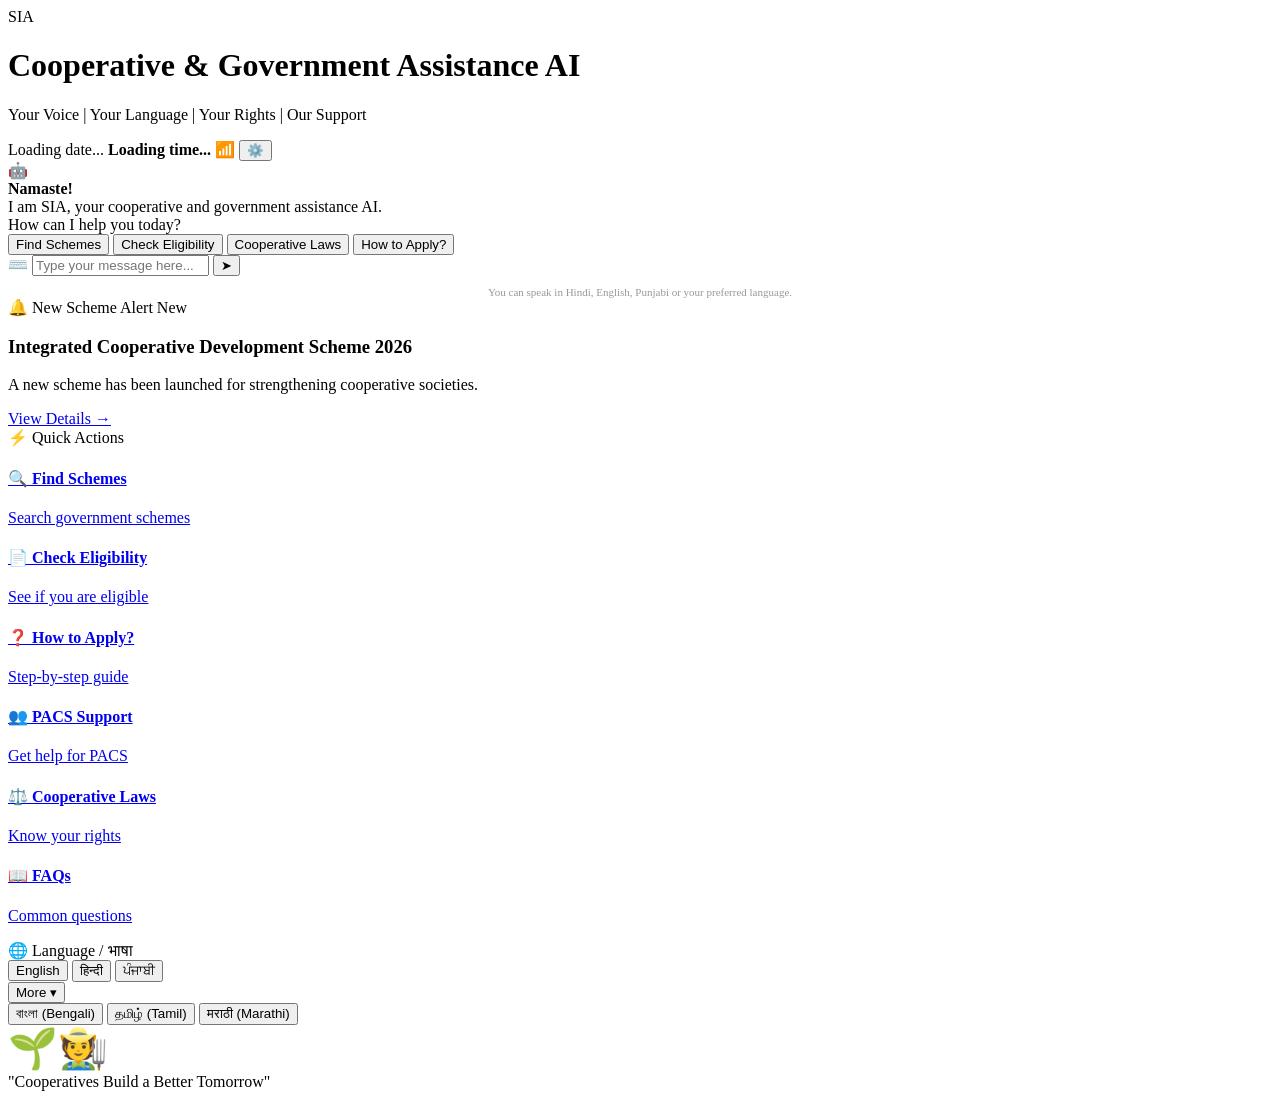
==== frontend/chat.html @ d7aaf917 "Update SIA multilingual RAG and voice support" ====
<!DOCTYPE html>
<html lang="en">
<head>
    <meta charset="UTF-8">
    <meta name="viewport" content="width=device-width, initial-scale=1.0">
    <title>SIA AI Clone</title>
    <link rel="stylesheet" href="/static/chat.css">
</head>
<body>

    <div class="app-container">
        <!-- Header -->
        <header>
            <div class="header-left">
                <div class="logo">SIA</div>
                <div class="header-titles">
                    <h1 data-translate="header_title">Cooperative & Government Assistance AI</h1>
                    <p data-translate="header_subtitle">Your Voice | Your Language | Your Rights | Our Support</p>
                </div>
            </div>
            <div class="header-right">
    <span id="current-date">Loading date...</span>
    <strong id="current-time">Loading time...</strong>
    <span id="connection-status" class="connection-status">📶</span>
    <button id="settings-btn" class="settings-btn" title="Settings">⚙️</button>
</div>
        </header>

        <!-- Main Content -->
        <div class="main-content">
            <!-- Left Chat Area -->
            <div class="chat-section">
                <div class="chat-history" id="chat-history">
                    
                    <!-- Bot Message 1 -->
                    <div class="message-row bot">
                        <div class="avatar">🤖</div>
                        <div class="message-content">
                            <div class="bubble" data-translate="bot_intro">
                                <strong>Namaste!</strong><br>
                                I am SIA, your cooperative and government assistance AI.<br>
                                How can I help you today?
                            </div>
                            <span class="message-time" id="initial-message-time"></span>
                            <div class="suggestions">
                                <button class="chip chip-green" data-translate="chip_find">Find Schemes</button>
                                <button class="chip chip-blue" data-translate="chip_eligibility">Check Eligibility</button>
                                <button class="chip chip-yellow" data-translate="chip_laws">Cooperative Laws</button>
                                <button class="chip chip-purple" data-translate="chip_apply">How to Apply?</button>
                            </div>
                        </div>
                    </div>


</div>
                <!-- Input Area -->
                <div class="input-area">
                    <div class="input-box">
                        <span style="color: #999;">⌨️</span>
                        <!-- Notice the data-translate-placeholder attribute -->
                        <input type="text" id="chat-input" data-translate-placeholder="input_placeholder" placeholder="Type your message here..." autocomplete="off">
                        <button class="send-btn" id="send-btn" onclick="sendMessage()">➤</button>
                    </div>
                    <div style="text-align: center; margin-top: 10px; font-size: 11px; color: #999;" data-translate="input_hint">
                        You can speak in Hindi, English, Punjabi or your preferred language.
                    </div>
                </div>
            </div>

            <!-- Right Sidebar Area -->
            <div class="sidebar-section">
                
                <!-- Alert Box -->
                <div class="alert-card">
                    <div class="alert-header">
                        <span data-translate="alert_title">🔔 New Scheme Alert</span>
                        <span class="badge" data-translate="alert_badge">New</span>
                    </div>
                    <h3 data-translate="alert_heading">Integrated Cooperative Development Scheme 2026</h3>
                    <p data-translate="alert_desc">A new scheme has been launched for strengthening cooperative societies.</p>
                    <a href="#" class="view-details" data-translate="alert_link">View Details →</a>
                </div>

                <!-- Quick Actions -->
                <div>
                    <div class="section-title" data-translate="qa_title">⚡ Quick Actions</div>
                    <div class="actions-grid">
                        <a href="#" class="action-card card-green">
                            <h4 data-translate="qa_find_title">🔍 Find Schemes</h4>
                            <p data-translate="qa_find_desc">Search government schemes</p>
                        </a>
                        <a href="#" class="action-card card-blue">
                            <h4 data-translate="qa_eligibility_title">📄 Check Eligibility</h4>
                            <p data-translate="qa_eligibility_desc">See if you are eligible</p>
                        </a>
                        <a href="#" class="action-card card-yellow">
                            <h4 data-translate="qa_apply_title">❓ How to Apply?</h4>
                            <p data-translate="qa_apply_desc">Step-by-step guide</p>
                        </a>
                        <a href="#" class="action-card card-purple">
                            <h4 data-translate="qa_pacs_title">👥 PACS Support</h4>
                            <p data-translate="qa_pacs_desc">Get help for PACS</p>
                        </a>
                        <a href="#" class="action-card card-red">
                            <h4 data-translate="qa_laws_title">⚖️ Cooperative Laws</h4>
                            <p data-translate="qa_laws_desc">Know your rights</p>
                        </a>
                        <a href="#" class="action-card card-teal">
                            <h4 data-translate="qa_faq_title">📖 FAQs</h4>
                            <p data-translate="qa_faq_desc">Common questions</p>
                        </a>
                    </div>
                </div>

                <!-- Language Selection -->
                <div>
                    <div class="section-title" data-translate="lang_title">🌐 Language / भाषा</div>
                    <div class="lang-options">
                        <button class="lang-btn active" data-lang="en">English</button>
                    <button class="lang-btn" data-lang="hi">हिन्दी</button>
                    <button class="lang-btn" data-lang="pa">ਪੰਜਾਬੀ</button>
                    
                    <div class="dropdown">
                        <button class="lang-btn dropbtn" id="more-lang-btn">More ▾</button>
                        <div class="dropdown-content" id="more-dropdown">
                            <button class="lang-btn dropdown-item" data-lang="bn">বাংলা (Bengali)</button>
                            <button class="lang-btn dropdown-item" data-lang="ta">தமிழ் (Tamil)</button>
                            <button class="lang-btn dropdown-item" data-lang="mr">मराठी (Marathi)</button>
                        </div>
                    </div>
                </div>

                                <!-- Footer -->
                <div class="sidebar-footer">
                    <div style="font-size: 40px; margin-bottom: -15px;">🌱🧑‍🌾</div>
                    <p data-translate="footer_quote">"Cooperatives Build a Better Tomorrow"</p>
                </div>

            </div>
        </div>
    </div>

    <script src="/static/chat.js"></script>
</body>
</html>
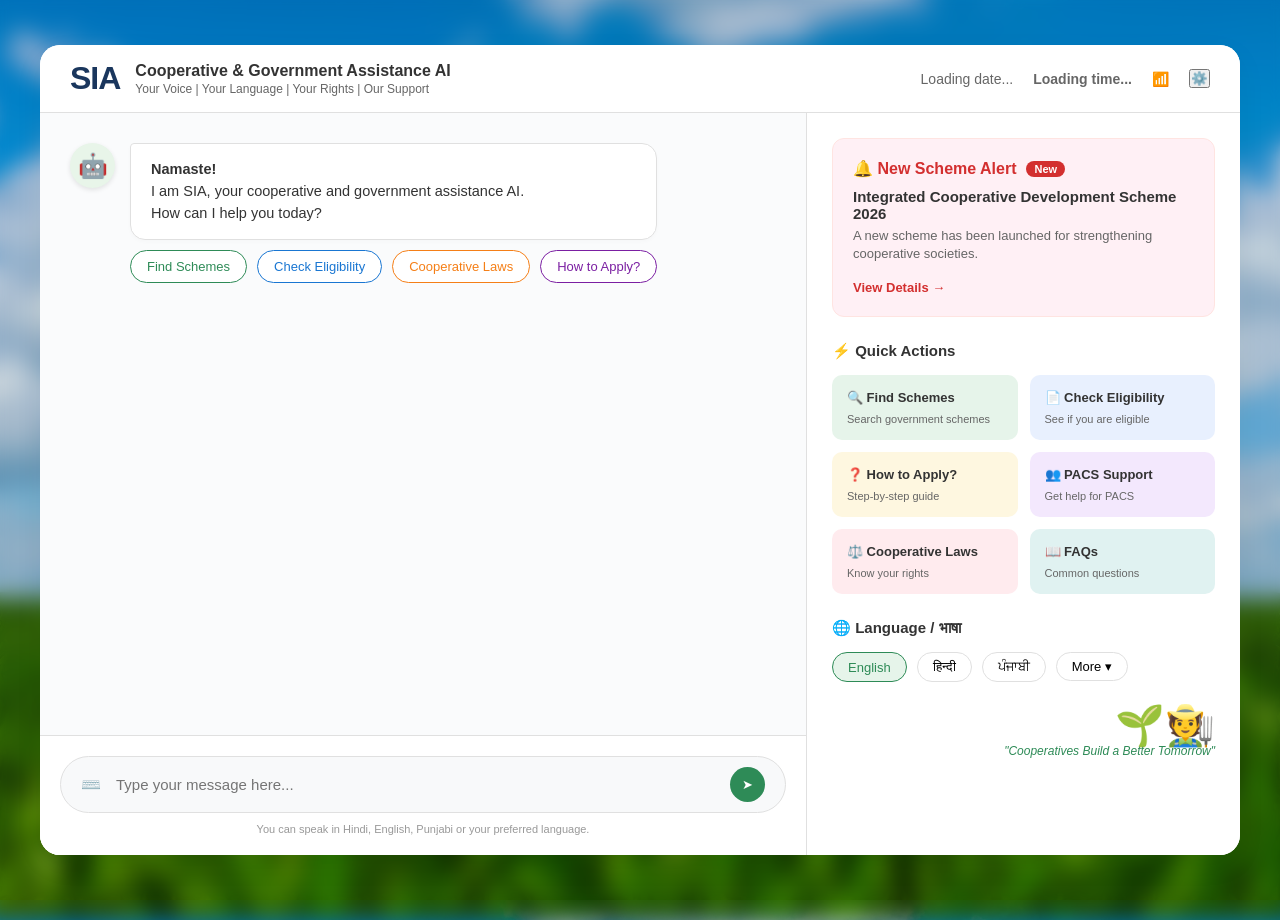
==== commit 83533f83: "new changes" ====
--- a/frontend/chat.html
+++ b/frontend/chat.html
@@ -4,7 +4,7 @@
     <meta charset="UTF-8">
     <meta name="viewport" content="width=device-width, initial-scale=1.0">
     <title>SIA AI Clone</title>
-    <link rel="stylesheet" href="/static/chat.css">
+    <link rel="stylesheet" href="chat.css">
 </head>
 <body>
 
--- a/frontend/chat.css
+++ b/frontend/chat.css
@@ -0,0 +1,467 @@
+:root {
+    --bg-color: #f0f4f8;
+    --panel-bg: #ffffff;
+    --text-main: #333;
+    --text-light: #666;
+    --bot-bubble: #f4f6f8;
+    --user-bubble: #dcf8c6;
+    --primary-green: #2e8b57;
+    --accent-pink: #fff0f5;
+    --border-color: #e0e0e0;
+    --chip-green: #e6f4ea;
+    --chip-blue: #e8f0fe;
+    --chip-yellow: #fef7e0;
+    --chip-purple: #f3e8fd;
+}
+
+* {
+    box-sizing: border-box;
+    margin: 0;
+    padding: 0;
+    font-family: -apple-system, BlinkMacSystemFont, 'Segoe UI', Roboto, Oxygen, Ubuntu, Cantarell, sans-serif;
+}
+
+body {
+    /* Layout properties (Keep these) */
+    display: flex;
+    justify-content: center;
+    align-items: center;
+    height: 100vh;
+    padding: 20px;
+    
+    /* 1. Add your background image link here */
+    background-image: url('pexels-magic-k-24827758-6729124.jpg');
+    background-size: cover;
+    background-position: center;
+    background-color: var(--bg-color); /* Fallback color */
+    
+    /* Required for the blur effect below */
+    position: relative;
+    z-index: 1;
+    overflow: hidden;
+}
+
+/* 2. Add this entirely new block to create the blur effect */
+body::before {
+    content: "";
+    position: absolute;
+    /* Negative values prevent white edges around the screen when blurred */
+    top: -20px; 
+    left: -20px; 
+    right: -20px; 
+    bottom: -20px; 
+    
+    /* Inherits the image you set in the body above */
+    background-image: inherit;
+    background-size: cover;
+    background-position: center;
+    
+    /* 3. Adjust the blur amount here (higher number = more blur) */
+    filter: blur(12px); 
+    
+    /* Pushes the blurred image behind the chat app */
+    z-index: -1; 
+}
+
+/* Dropdown Styles for Language */
+.dropdown {
+    position: relative;
+    display: inline-block;
+}
+
+.dropdown-content {
+    display: none;
+    position: absolute;
+    bottom: 100%; /* Opens upwards so it doesn't get cut off */
+    left: 0;
+    background-color: white;
+    min-width: 120px;
+    box-shadow: 0px 8px 16px 0px rgba(0,0,0,0.2);
+    border-radius: 10px;
+    z-index: 100;
+    margin-bottom: 5px;
+    border: 1px solid var(--border-color);
+}
+
+.dropdown-content .dropdown-item {
+    width: 100%;
+    text-align: left;
+    border: none;
+    border-radius: 0;
+    padding: 10px 15px;
+    background: transparent;
+}
+
+.dropdown-content .dropdown-item:first-child {
+    border-top-left-radius: 10px;
+    border-top-right-radius: 10px;
+}
+
+.dropdown-content .dropdown-item:last-child {
+    border-bottom-left-radius: 10px;
+    border-bottom-right-radius: 10px;
+}
+
+.dropdown-content .dropdown-item:hover {
+    background-color: #f5f5f5;
+}
+
+.dropdown.show .dropdown-content {
+    display: block;
+}
+
+/* Main Application Container */
+.app-container {
+    width: 100%;
+    max-width: 1200px;
+    height: 90vh;
+    background: var(--panel-bg);
+    border-radius: 20px;
+    box-shadow: 0 10px 30px rgba(0,0,0,0.05);
+    display: flex;
+    flex-direction: column;
+    overflow: hidden;
+    animation: fadeIn 0.8s ease-out;
+}
+
+/* Header */
+header {
+    display: flex;
+    justify-content: space-between;
+    align-items: center;
+    padding: 15px 30px;
+    border-bottom: 1px solid var(--border-color);
+    background: white;
+    z-index: 10;
+}
+
+.header-left {
+    display: flex;
+    align-items: center;
+    gap: 15px;
+}
+
+.logo {
+    font-size: 32px;
+    font-weight: 900;
+    color: #1a365d;
+    letter-spacing: -1px;
+}
+
+.header-titles h1 {
+    font-size: 16px;
+    color: var(--text-main);
+}
+
+.header-titles p {
+    font-size: 12px;
+    color: var(--text-light);
+    margin-top: 2px;
+}
+
+.header-right {
+    display: flex;
+    align-items: center;
+    gap: 20px;
+    color: var(--text-light);
+    font-size: 14px;
+}
+
+/* Main Content Split */
+.main-content {
+    display: flex;
+    flex: 1;
+    overflow: hidden;
+}
+
+/* Chat Section (Left) */
+.chat-section {
+    flex: 2;
+    display: flex;
+    flex-direction: column;
+    border-right: 1px solid var(--border-color);
+    background: #fafbfc;
+}
+
+.chat-history {
+    flex: 1;
+    padding: 30px;
+    overflow-y: auto;
+    display: flex;
+    flex-direction: column;
+    gap: 20px;
+}
+
+.message-row {
+    display: flex;
+    gap: 15px;
+    animation: slideUp 0.4s ease-out forwards;
+    opacity: 0;
+    transform: translateY(20px);
+}
+
+.message-row.user {
+    justify-content: flex-end;
+}
+
+.avatar {
+    width: 45px;
+    height: 45px;
+    background: #e8f5e9;
+    border-radius: 50%;
+    display: flex;
+    align-items: center;
+    justify-content: center;
+    font-size: 24px;
+    box-shadow: 0 2px 5px rgba(0,0,0,0.1);
+}
+
+.message-content {
+    max-width: 80%;
+}
+
+.bubble {
+    padding: 15px 20px;
+    border-radius: 15px;
+    font-size: 14.5px;
+    line-height: 1.5;
+    color: var(--text-main);
+    box-shadow: 0 2px 4px rgba(0,0,0,0.02);
+}
+
+.bot .bubble {
+    background: white;
+    border: 1px solid var(--border-color);
+    border-top-left-radius: 4px;
+}
+
+.user .bubble {
+    background: var(--user-bubble);
+    border-top-right-radius: 4px;
+}
+
+.time {
+    font-size: 11px;
+    color: #999;
+    margin-top: 5px;
+    display: block;
+}
+
+.user .time {
+    text-align: right;
+}
+
+/* Suggestion Chips */
+.suggestions {
+    display: flex;
+    gap: 10px;
+    margin-top: 10px;
+    flex-wrap: wrap;
+}
+
+.chip {
+    padding: 8px 16px;
+    border-radius: 20px;
+    font-size: 13px;
+    font-weight: 500;
+    cursor: pointer;
+    border: 1px solid transparent;
+    transition: all 0.2s ease;
+}
+
+.chip:hover {
+    transform: translateY(-2px);
+    box-shadow: 0 4px 8px rgba(0,0,0,0.05);
+}
+
+.chip-green { background: white; border-color: #2e8b57; color: #2e8b57; }
+.chip-blue { background: white; border-color: #1976d2; color: #1976d2; }
+.chip-yellow { background: white; border-color: #f57f17; color: #f57f17; }
+.chip-purple { background: white; border-color: #7b1fa2; color: #7b1fa2; }
+
+/* Input Area */
+.input-area {
+    padding: 20px;
+    background: white;
+    border-top: 1px solid var(--border-color);
+}
+
+.input-box {
+    display: flex;
+    align-items: center;
+    background: #f8f9fa;
+    border: 1px solid var(--border-color);
+    border-radius: 30px;
+    padding: 10px 20px;
+    gap: 15px;
+    transition: box-shadow 0.3s ease;
+}
+
+.input-box:focus-within {
+    box-shadow: 0 0 0 2px rgba(46, 139, 87, 0.2);
+    border-color: var(--primary-green);
+}
+
+.input-box input {
+    flex: 1;
+    border: none;
+    background: transparent;
+    font-size: 15px;
+    outline: none;
+    color: var(--text-main);
+}
+
+.send-btn {
+    background: var(--primary-green);
+    color: white;
+    border: none;
+    width: 35px;
+    height: 35px;
+    border-radius: 50%;
+    cursor: pointer;
+    display: flex;
+    align-items: center;
+    justify-content: center;
+    transition: transform 0.2s;
+}
+
+.send-btn:hover {
+    transform: scale(1.1);
+}
+
+/* Sidebar (Right) */
+.sidebar-section {
+    flex: 1;
+    padding: 25px;
+    display: flex;
+    flex-direction: column;
+    gap: 25px;
+    background: white;
+    overflow-y: auto;
+}
+
+/* Alert Card */
+.alert-card {
+    background: var(--accent-pink);
+    padding: 20px;
+    border-radius: 12px;
+    position: relative;
+    border: 1px solid #ffe4e1;
+}
+
+.alert-header {
+    display: flex;
+    align-items: center;
+    gap: 10px;
+    color: #d32f2f;
+    font-weight: 600;
+    margin-bottom: 10px;
+}
+
+.badge {
+    background: #d32f2f;
+    color: white;
+    padding: 2px 8px;
+    border-radius: 10px;
+    font-size: 11px;
+    animation: pulse 2s infinite;
+}
+
+.alert-card h3 { font-size: 15px; margin-bottom: 5px; color: var(--text-main); }
+.alert-card p { font-size: 13px; color: var(--text-light); margin-bottom: 15px; line-height: 1.4; }
+.view-details { color: #d32f2f; text-decoration: none; font-size: 13px; font-weight: 600; }
+
+/* Quick Actions */
+.section-title {
+    font-size: 15px;
+    font-weight: 600;
+    color: var(--text-main);
+    margin-bottom: 15px;
+    display: flex;
+    align-items: center;
+    gap: 8px;
+}
+
+.actions-grid {
+    display: grid;
+    grid-template-columns: 1fr 1fr;
+    gap: 12px;
+}
+
+.action-card {
+    padding: 15px;
+    border-radius: 10px;
+    display: flex;
+    flex-direction: column;
+    gap: 8px;
+    cursor: pointer;
+    transition: all 0.3s ease;
+    text-decoration: none;
+    color: inherit;
+}
+
+.action-card:hover {
+    transform: translateY(-3px);
+    box-shadow: 0 5px 15px rgba(0,0,0,0.08);
+}
+
+.action-card h4 { font-size: 13px; color: var(--text-main); }
+.action-card p { font-size: 11px; color: var(--text-light); }
+
+.card-green { background: var(--chip-green); }
+.card-blue { background: var(--chip-blue); }
+.card-yellow { background: var(--chip-yellow); }
+.card-purple { background: var(--chip-purple); }
+.card-red { background: #ffebee; }
+.card-teal { background: #e0f2f1; }
+
+/* Language */
+.lang-options {
+    display: flex;
+    gap: 10px;
+}
+.lang-btn {
+    padding: 6px 15px;
+    border: 1px solid var(--border-color);
+    border-radius: 15px;
+    background: white;
+    cursor: pointer;
+    font-size: 13px;
+    transition: background 0.2s;
+}
+.lang-btn.active {
+    background: var(--chip-green);
+    border-color: var(--primary-green);
+    color: var(--primary-green);
+}
+.lang-btn:hover:not(.active) { background: #f5f5f5; }
+
+/* Footer Illustration */
+.sidebar-footer {
+    margin-top: auto;
+    text-align: right;
+    padding-top: 20px;
+}
+.sidebar-footer p {
+    font-size: 12px;
+    color: var(--primary-green);
+    font-style: italic;
+    margin-top: 10px;
+}
+
+/* Animations */
+@keyframes fadeIn { from { opacity: 0; } to { opacity: 1; } }
+@keyframes slideUp { 
+    from { opacity: 0; transform: translateY(20px); } 
+    to { opacity: 1; transform: translateY(0); } 
+}
+@keyframes pulse {
+    0% { transform: scale(1); box-shadow: 0 0 0 0 rgba(211, 47, 47, 0.4); }
+    70% { transform: scale(1.05); box-shadow: 0 0 0 5px rgba(211, 47, 47, 0); }
+    100% { transform: scale(1); box-shadow: 0 0 0 0 rgba(211, 47, 47, 0); }
+}
+
+/* Stagger animations for initial elements */
+.message-row:nth-child(1) { animation-delay: 0.1s; }
+.message-row:nth-child(2) { animation-delay: 0.3s; }
+.message-row:nth-child(3) { animation-delay: 0.5s; }
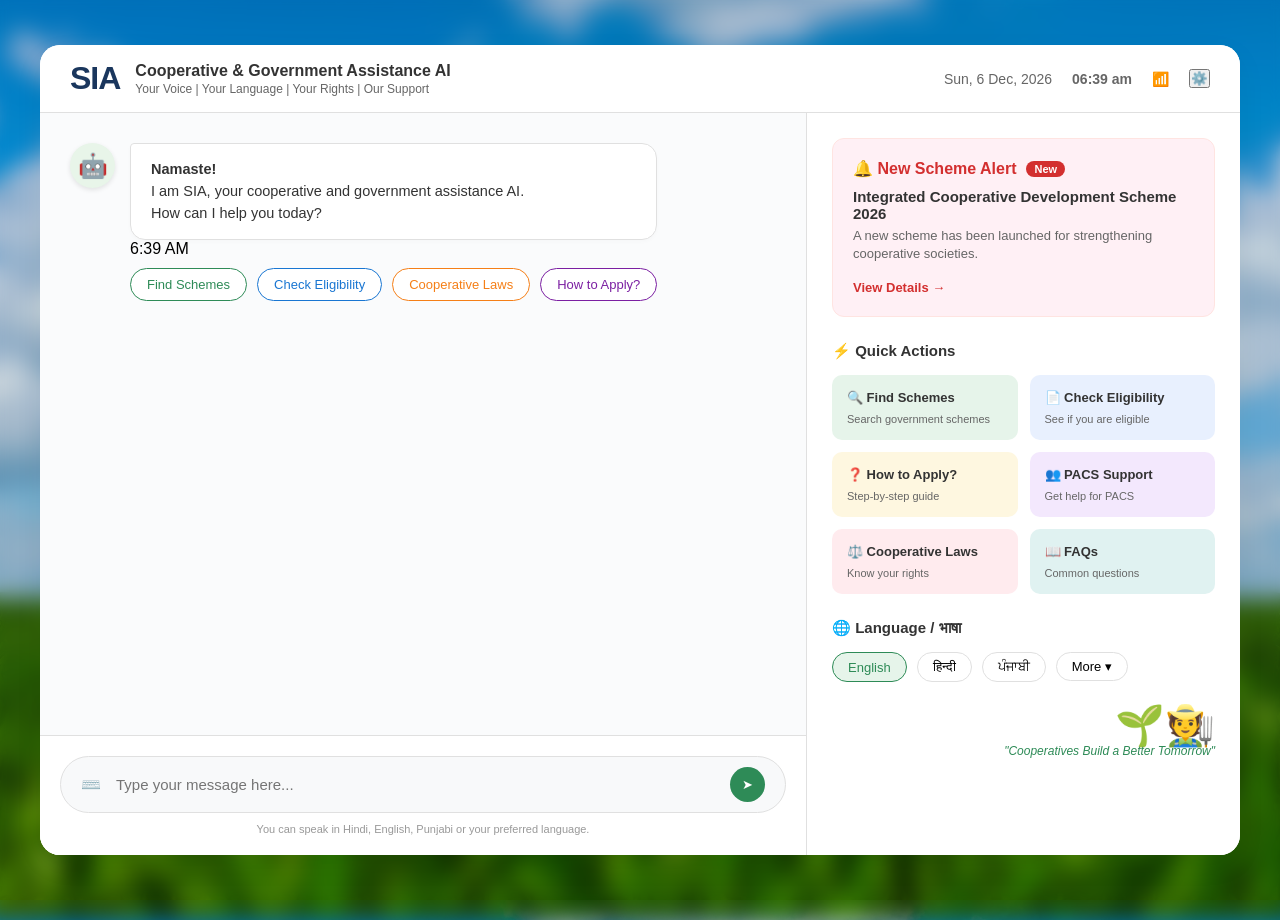
==== commit a7f23069: "all for you" ====
--- a/frontend/chat.html
+++ b/frontend/chat.html
@@ -140,6 +140,6 @@
         </div>
     </div>
 
-    <script src="/static/chat.js"></script>
+    <script src="chat.js"></script>
 </body>
 </html>
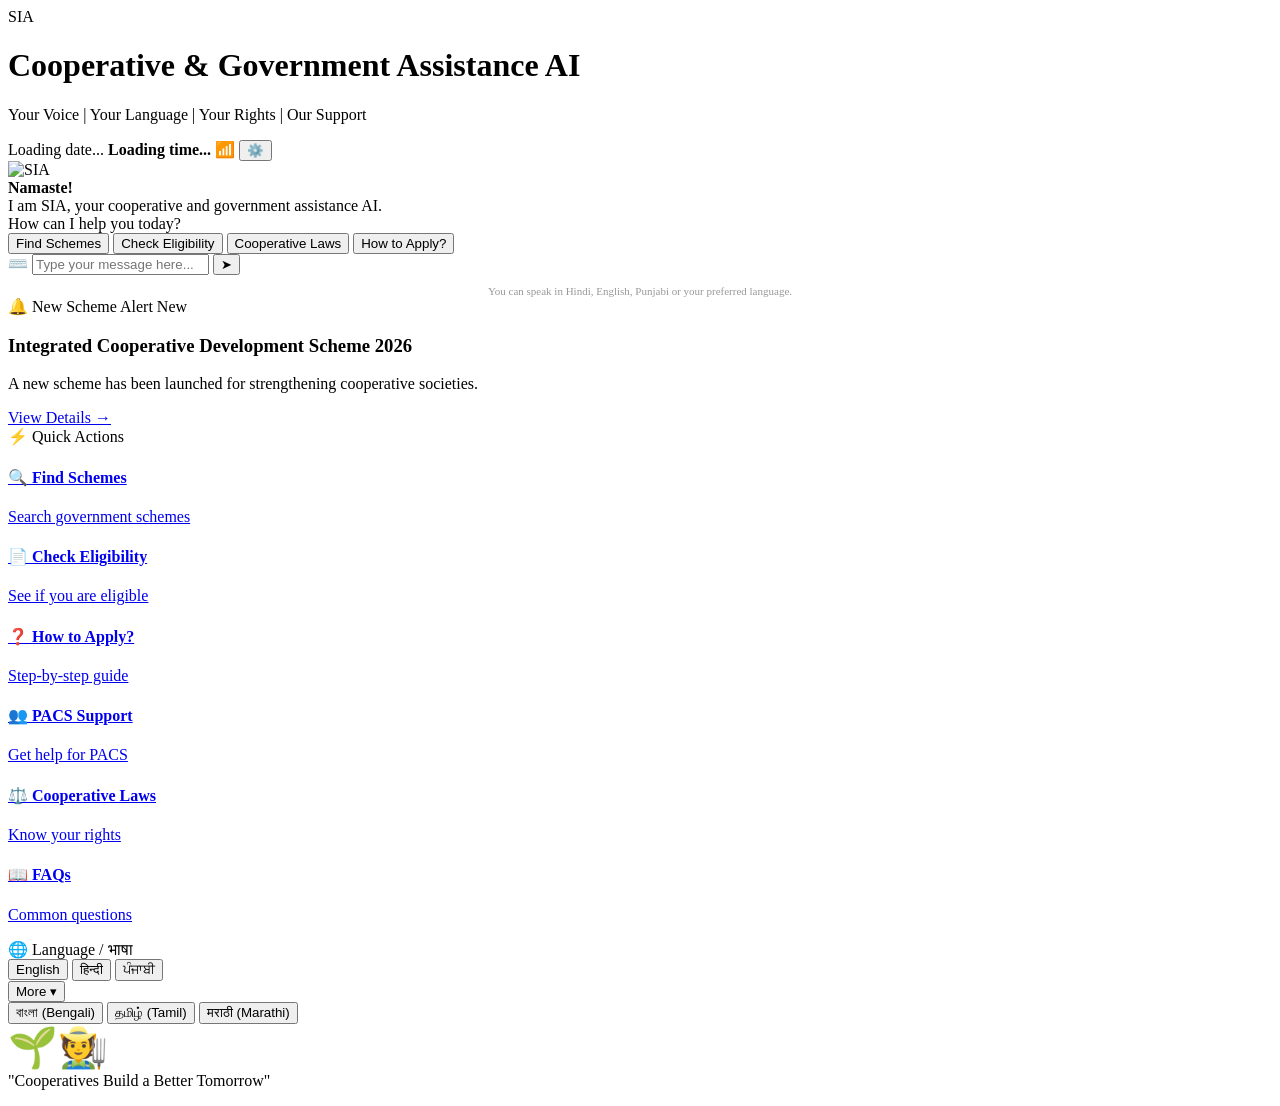
==== commit 187b3a20: "Update SIA UI, robot avatar and background" ====
--- a/frontend/chat.html
+++ b/frontend/chat.html
@@ -4,7 +4,7 @@
     <meta charset="UTF-8">
     <meta name="viewport" content="width=device-width, initial-scale=1.0">
     <title>SIA AI Clone</title>
-    <link rel="stylesheet" href="chat.css">
+<link rel="stylesheet" href="/static/chat.css">
 </head>
 <body>
 
@@ -34,7 +34,9 @@
                     
                     <!-- Bot Message 1 -->
                     <div class="message-row bot">
-                        <div class="avatar">🤖</div>
+                        <div class="avatar">
+    <img src="/static/Chatbot.png" alt="SIA">
+</div>
                         <div class="message-content">
                             <div class="bubble" data-translate="bot_intro">
                                 <strong>Namaste!</strong><br>
@@ -140,6 +142,6 @@
         </div>
     </div>
 
-    <script src="chat.js"></script>
+    <script src="/static/chat.js"></script>
 </body>
 </html>
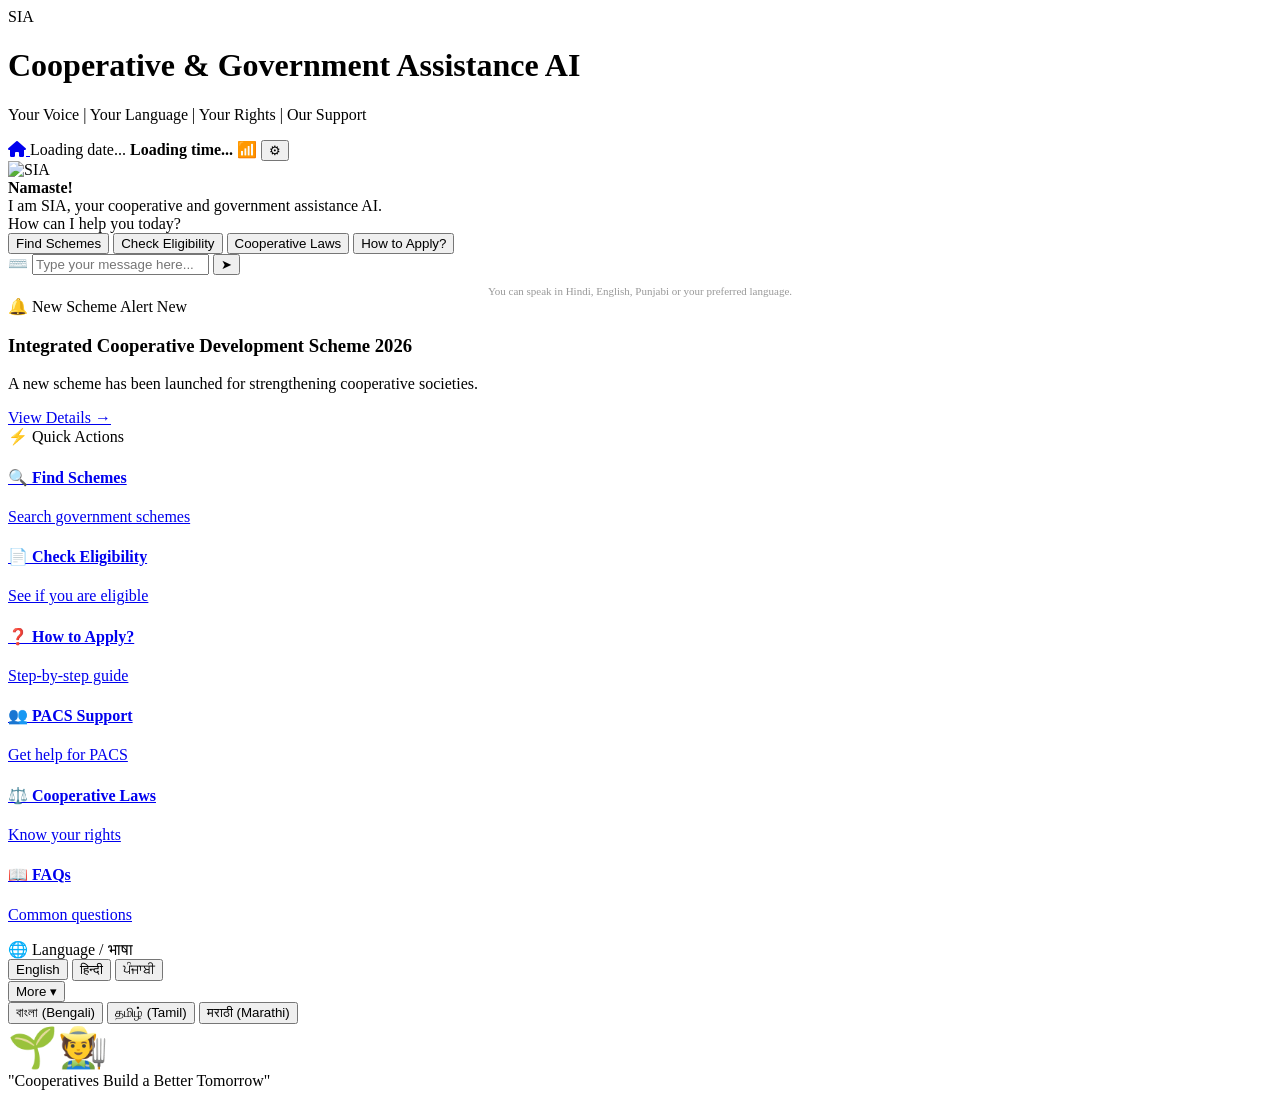
==== commit 9b2b3885: "Update backend and frontend components" ====
--- a/frontend/chat.html
+++ b/frontend/chat.html
@@ -4,6 +4,7 @@
     <meta charset="UTF-8">
     <meta name="viewport" content="width=device-width, initial-scale=1.0">
     <title>SIA AI Clone</title>
+    <link rel="stylesheet" href="https://cdnjs.cloudflare.com/ajax/libs/font-awesome/6.5.2/css/all.min.css">
 <link rel="stylesheet" href="/static/chat.css">
 </head>
 <body>
@@ -18,11 +19,14 @@
                     <p data-translate="header_subtitle">Your Voice | Your Language | Your Rights | Our Support</p>
                 </div>
             </div>
-            <div class="header-right">
+           <div class="header-right">
+    <a href="/" class="home-btn" title="Back to Home">
+    <i class="fa-solid fa-house"></i>
+</a>
     <span id="current-date">Loading date...</span>
     <strong id="current-time">Loading time...</strong>
     <span id="connection-status" class="connection-status">📶</span>
-    <button id="settings-btn" class="settings-btn" title="Settings">⚙️</button>
+    <button id="settings-btn" class="settings-btn" title="Settings">⚙</button>
 </div>
         </header>
 
@@ -80,7 +84,9 @@
                     </div>
                     <h3 data-translate="alert_heading">Integrated Cooperative Development Scheme 2026</h3>
                     <p data-translate="alert_desc">A new scheme has been launched for strengthening cooperative societies.</p>
-                    <a href="#" class="view-details" data-translate="alert_link">View Details →</a>
+                    <a href="scheme-details.html" class="view-detail" data-translate="alert_link">
+    View Details →
+</a>
                 </div>
 
                 <!-- Quick Actions -->
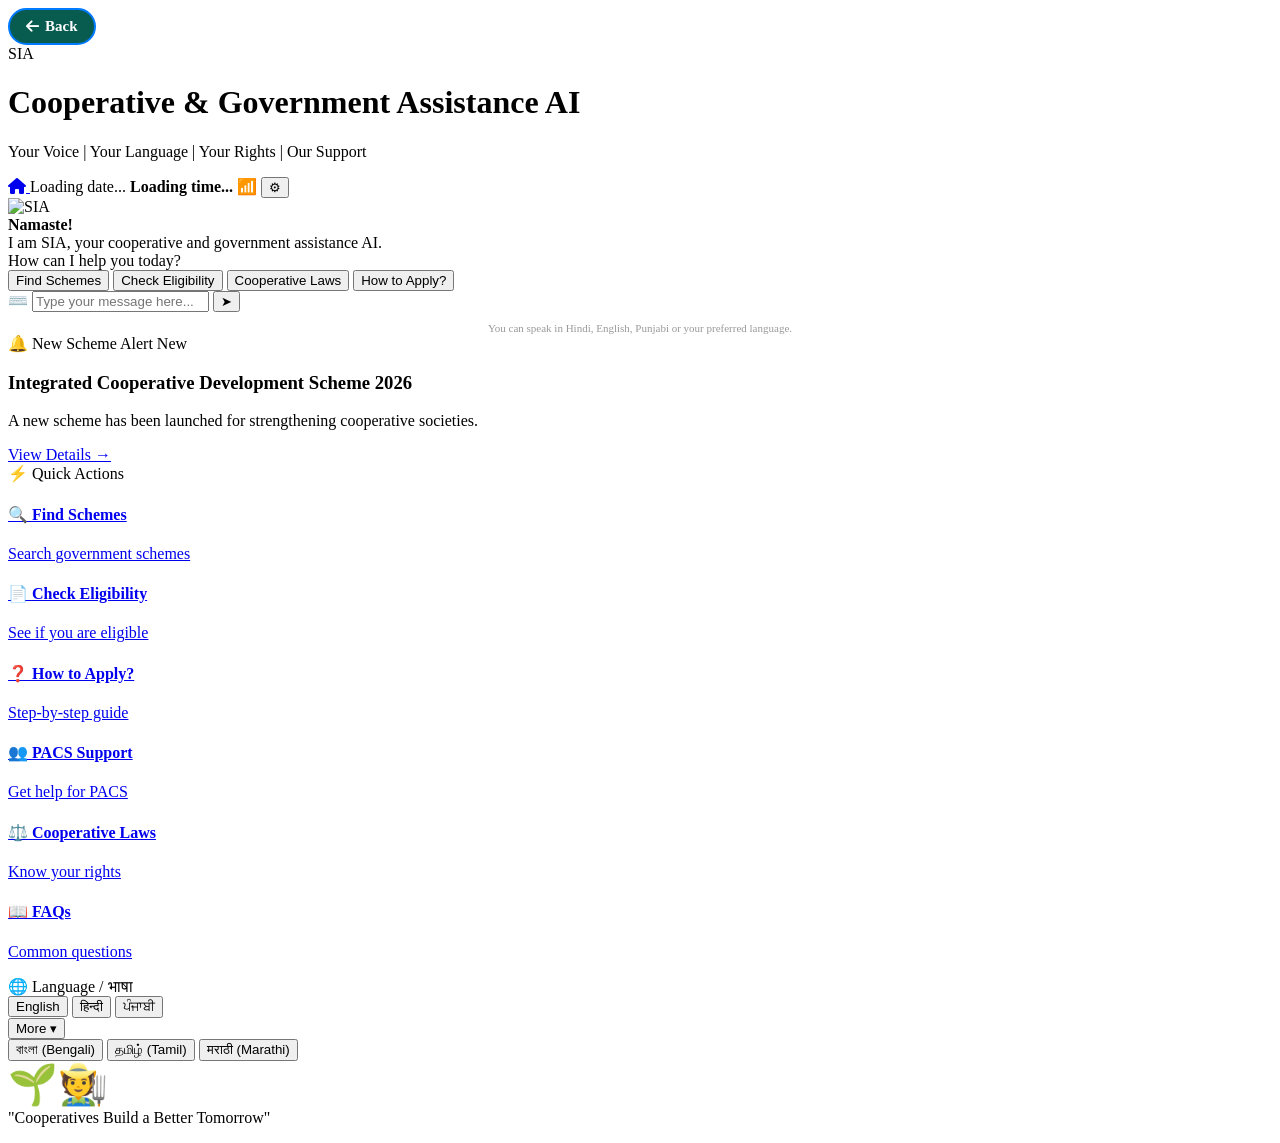
==== commit 3102de64: "Improve chat back button" ====
--- a/frontend/chat.html
+++ b/frontend/chat.html
@@ -1,153 +1,542 @@
 <!DOCTYPE html>
 <html lang="en">
+
 <head>
     <meta charset="UTF-8">
     <meta name="viewport" content="width=device-width, initial-scale=1.0">
+
     <title>SIA AI Clone</title>
-    <link rel="stylesheet" href="https://cdnjs.cloudflare.com/ajax/libs/font-awesome/6.5.2/css/all.min.css">
-<link rel="stylesheet" href="/static/chat.css">
+
+    <link rel="stylesheet"
+          href="https://cdnjs.cloudflare.com/ajax/libs/font-awesome/6.5.2/css/all.min.css">
+
+    <link rel="stylesheet" href="/static/chat.css">
 </head>
+
 <body>
 
     <div class="app-container">
-        <!-- Header -->
+
+        <!-- =========================
+             HEADER
+        ========================== -->
         <header>
+
             <div class="header-left">
-                <div class="logo">SIA</div>
+
+                <!-- BACK BUTTON -->
+                <a href="/"
+   class="back-home-btn"
+   title="Back to Home"
+   aria-label="Back to Home"
+   style="
+       display: inline-flex;
+       align-items: center;
+       justify-content: center;
+       gap: 6px;
+       padding: 8px 16px;
+       background: #075b4f;
+       color: #ffffff;
+       border: 2px solid #007bff;
+       border-radius: 22px;
+       text-decoration: none;
+       font-size: 15px;
+       font-weight: 600;
+       white-space: nowrap;
+       cursor: pointer;
+       box-sizing: border-box;
+   ">
+
+    <i class="fa-solid fa-arrow-left"
+       style="color: #ffffff;">
+    </i>
+
+    <span>Back</span>
+
+</a>
+
+                <!-- SIA LOGO -->
+                <div class="logo">
+                    SIA
+                </div>
+
+                <!-- HEADER TITLES -->
                 <div class="header-titles">
-                    <h1 data-translate="header_title">Cooperative & Government Assistance AI</h1>
-                    <p data-translate="header_subtitle">Your Voice | Your Language | Your Rights | Our Support</p>
-                </div>
+
+                    <h1 data-translate="header_title">
+                        Cooperative & Government Assistance AI
+                    </h1>
+
+                    <p data-translate="header_subtitle">
+                        Your Voice | Your Language | Your Rights | Our Support
+                    </p>
+
+                </div>
+
             </div>
-           <div class="header-right">
-    <a href="/" class="home-btn" title="Back to Home">
-    <i class="fa-solid fa-house"></i>
-</a>
-    <span id="current-date">Loading date...</span>
-    <strong id="current-time">Loading time...</strong>
-    <span id="connection-status" class="connection-status">📶</span>
-    <button id="settings-btn" class="settings-btn" title="Settings">⚙</button>
-</div>
+
+
+            <!-- =========================
+                 HEADER RIGHT
+            ========================== -->
+
+            <div class="header-right">
+
+                <!-- HOME ICON -->
+                <a href="/"
+                   class="home-btn"
+                   title="Home"
+                   aria-label="Home">
+
+                    <i class="fa-solid fa-house"></i>
+
+                </a>
+
+
+                <!-- DATE -->
+                <span id="current-date">
+                    Loading date...
+                </span>
+
+
+                <!-- TIME -->
+                <strong id="current-time">
+                    Loading time...
+                </strong>
+
+
+                <!-- CONNECTION STATUS -->
+                <span id="connection-status"
+                      class="connection-status">
+                    📶
+                </span>
+
+
+                <!-- SETTINGS -->
+                <button id="settings-btn"
+                        class="settings-btn"
+                        title="Settings">
+                    ⚙
+                </button>
+
+            </div>
+
         </header>
 
-        <!-- Main Content -->
+
+        <!-- =========================
+             MAIN CONTENT
+        ========================== -->
+
         <div class="main-content">
-            <!-- Left Chat Area -->
+
+
+            <!-- =========================
+                 LEFT CHAT AREA
+            ========================== -->
+
             <div class="chat-section">
-                <div class="chat-history" id="chat-history">
-                    
-                    <!-- Bot Message 1 -->
+
+                <div class="chat-history"
+                     id="chat-history">
+
+
+                    <!-- BOT MESSAGE -->
                     <div class="message-row bot">
+
                         <div class="avatar">
-    <img src="/static/Chatbot.png" alt="SIA">
-</div>
+
+                            <img src="/static/Chatbot.png"
+                                 alt="SIA">
+
+                        </div>
+
+
                         <div class="message-content">
-                            <div class="bubble" data-translate="bot_intro">
-                                <strong>Namaste!</strong><br>
-                                I am SIA, your cooperative and government assistance AI.<br>
+
+                            <div class="bubble"
+                                 data-translate="bot_intro">
+
+                                <strong>
+                                    Namaste!
+                                </strong>
+
+                                <br>
+
+                                I am SIA, your cooperative and
+                                government assistance AI.
+
+                                <br>
+
                                 How can I help you today?
+
                             </div>
-                            <span class="message-time" id="initial-message-time"></span>
+
+
+                            <span class="message-time"
+                                  id="initial-message-time">
+                            </span>
+
+
+                            <!-- SUGGESTIONS -->
                             <div class="suggestions">
-                                <button class="chip chip-green" data-translate="chip_find">Find Schemes</button>
-                                <button class="chip chip-blue" data-translate="chip_eligibility">Check Eligibility</button>
-                                <button class="chip chip-yellow" data-translate="chip_laws">Cooperative Laws</button>
-                                <button class="chip chip-purple" data-translate="chip_apply">How to Apply?</button>
+
+                                <button class="chip chip-green"
+                                        data-translate="chip_find">
+                                    Find Schemes
+                                </button>
+
+                                <button class="chip chip-blue"
+                                        data-translate="chip_eligibility">
+                                    Check Eligibility
+                                </button>
+
+                                <button class="chip chip-yellow"
+                                        data-translate="chip_laws">
+                                    Cooperative Laws
+                                </button>
+
+                                <button class="chip chip-purple"
+                                        data-translate="chip_apply">
+                                    How to Apply?
+                                </button>
+
                             </div>
+
                         </div>
-                    </div>
-
-
-</div>
-                <!-- Input Area -->
+
+                    </div>
+
+                </div>
+
+
+                <!-- =========================
+                     INPUT AREA
+                ========================== -->
+
                 <div class="input-area">
+
                     <div class="input-box">
-                        <span style="color: #999;">⌨️</span>
-                        <!-- Notice the data-translate-placeholder attribute -->
-                        <input type="text" id="chat-input" data-translate-placeholder="input_placeholder" placeholder="Type your message here..." autocomplete="off">
-                        <button class="send-btn" id="send-btn" onclick="sendMessage()">➤</button>
-                    </div>
-                    <div style="text-align: center; margin-top: 10px; font-size: 11px; color: #999;" data-translate="input_hint">
-                        You can speak in Hindi, English, Punjabi or your preferred language.
-                    </div>
-                </div>
+
+                        <span style="color: #999;">
+                            ⌨️
+                        </span>
+
+
+                        <input type="text"
+                               id="chat-input"
+                               data-translate-placeholder="input_placeholder"
+                               placeholder="Type your message here..."
+                               autocomplete="off">
+
+
+                        <button class="send-btn"
+                                id="send-btn"
+                                onclick="sendMessage()">
+
+                            ➤
+
+                        </button>
+
+                    </div>
+
+
+                    <div style="
+                        text-align: center;
+                        margin-top: 10px;
+                        font-size: 11px;
+                        color: #999;
+                    "
+                    data-translate="input_hint">
+
+                        You can speak in Hindi, English,
+                        Punjabi or your preferred language.
+
+                    </div>
+
+                </div>
+
             </div>
 
-            <!-- Right Sidebar Area -->
+
+
+            <!-- =========================
+                 RIGHT SIDEBAR
+            ========================== -->
+
             <div class="sidebar-section">
-                
-                <!-- Alert Box -->
+
+
+                <!-- =========================
+                     ALERT BOX
+                ========================== -->
+
                 <div class="alert-card">
+
                     <div class="alert-header">
-                        <span data-translate="alert_title">🔔 New Scheme Alert</span>
-                        <span class="badge" data-translate="alert_badge">New</span>
-                    </div>
-                    <h3 data-translate="alert_heading">Integrated Cooperative Development Scheme 2026</h3>
-                    <p data-translate="alert_desc">A new scheme has been launched for strengthening cooperative societies.</p>
-                    <a href="scheme-details.html" class="view-detail" data-translate="alert_link">
-    View Details →
-</a>
-                </div>
-
-                <!-- Quick Actions -->
+
+                        <span data-translate="alert_title">
+                            🔔 New Scheme Alert
+                        </span>
+
+                        <span class="badge"
+                              data-translate="alert_badge">
+                            New
+                        </span>
+
+                    </div>
+
+
+                    <h3 data-translate="alert_heading">
+                        Integrated Cooperative Development Scheme 2026
+                    </h3>
+
+
+                    <p data-translate="alert_desc">
+                        A new scheme has been launched for
+                        strengthening cooperative societies.
+                    </p>
+
+
+                    <a href="scheme-details.html"
+                       class="view-detail"
+                       data-translate="alert_link">
+
+                        View Details →
+
+                    </a>
+
+                </div>
+
+
+
+                <!-- =========================
+                     QUICK ACTIONS
+                ========================== -->
+
                 <div>
-                    <div class="section-title" data-translate="qa_title">⚡ Quick Actions</div>
+
+                    <div class="section-title"
+                         data-translate="qa_title">
+
+                        ⚡ Quick Actions
+
+                    </div>
+
+
                     <div class="actions-grid">
-                        <a href="#" class="action-card card-green">
-                            <h4 data-translate="qa_find_title">🔍 Find Schemes</h4>
-                            <p data-translate="qa_find_desc">Search government schemes</p>
+
+
+                        <a href="#"
+                           class="action-card card-green">
+
+                            <h4 data-translate="qa_find_title">
+                                🔍 Find Schemes
+                            </h4>
+
+                            <p data-translate="qa_find_desc">
+                                Search government schemes
+                            </p>
+
                         </a>
-                        <a href="#" class="action-card card-blue">
-                            <h4 data-translate="qa_eligibility_title">📄 Check Eligibility</h4>
-                            <p data-translate="qa_eligibility_desc">See if you are eligible</p>
+
+
+                        <a href="#"
+                           class="action-card card-blue">
+
+                            <h4 data-translate="qa_eligibility_title">
+                                📄 Check Eligibility
+                            </h4>
+
+                            <p data-translate="qa_eligibility_desc">
+                                See if you are eligible
+                            </p>
+
                         </a>
-                        <a href="#" class="action-card card-yellow">
-                            <h4 data-translate="qa_apply_title">❓ How to Apply?</h4>
-                            <p data-translate="qa_apply_desc">Step-by-step guide</p>
+
+
+                        <a href="#"
+                           class="action-card card-yellow">
+
+                            <h4 data-translate="qa_apply_title">
+                                ❓ How to Apply?
+                            </h4>
+
+                            <p data-translate="qa_apply_desc">
+                                Step-by-step guide
+                            </p>
+
                         </a>
-                        <a href="#" class="action-card card-purple">
-                            <h4 data-translate="qa_pacs_title">👥 PACS Support</h4>
-                            <p data-translate="qa_pacs_desc">Get help for PACS</p>
+
+
+                        <a href="#"
+                           class="action-card card-purple">
+
+                            <h4 data-translate="qa_pacs_title">
+                                👥 PACS Support
+                            </h4>
+
+                            <p data-translate="qa_pacs_desc">
+                                Get help for PACS
+                            </p>
+
                         </a>
-                        <a href="#" class="action-card card-red">
-                            <h4 data-translate="qa_laws_title">⚖️ Cooperative Laws</h4>
-                            <p data-translate="qa_laws_desc">Know your rights</p>
+
+
+                        <a href="#"
+                           class="action-card card-red">
+
+                            <h4 data-translate="qa_laws_title">
+                                ⚖️ Cooperative Laws
+                            </h4>
+
+                            <p data-translate="qa_laws_desc">
+                                Know your rights
+                            </p>
+
                         </a>
-                        <a href="#" class="action-card card-teal">
-                            <h4 data-translate="qa_faq_title">📖 FAQs</h4>
-                            <p data-translate="qa_faq_desc">Common questions</p>
+
+
+                        <a href="#"
+                           class="action-card card-teal">
+
+                            <h4 data-translate="qa_faq_title">
+                                📖 FAQs
+                            </h4>
+
+                            <p data-translate="qa_faq_desc">
+                                Common questions
+                            </p>
+
                         </a>
-                    </div>
-                </div>
-
-                <!-- Language Selection -->
+
+                    </div>
+
+                </div>
+
+
+
+                <!-- =========================
+                     LANGUAGE SELECTION
+                ========================== -->
+
                 <div>
-                    <div class="section-title" data-translate="lang_title">🌐 Language / भाषा</div>
+
+                    <div class="section-title"
+                         data-translate="lang_title">
+
+                        🌐 Language / भाषा
+
+                    </div>
+
+
                     <div class="lang-options">
-                        <button class="lang-btn active" data-lang="en">English</button>
-                    <button class="lang-btn" data-lang="hi">हिन्दी</button>
-                    <button class="lang-btn" data-lang="pa">ਪੰਜਾਬੀ</button>
-                    
-                    <div class="dropdown">
-                        <button class="lang-btn dropbtn" id="more-lang-btn">More ▾</button>
-                        <div class="dropdown-content" id="more-dropdown">
-                            <button class="lang-btn dropdown-item" data-lang="bn">বাংলা (Bengali)</button>
-                            <button class="lang-btn dropdown-item" data-lang="ta">தமிழ் (Tamil)</button>
-                            <button class="lang-btn dropdown-item" data-lang="mr">मराठी (Marathi)</button>
+
+                        <button class="lang-btn active"
+                                data-lang="en">
+                            English
+                        </button>
+
+
+                        <button class="lang-btn"
+                                data-lang="hi">
+                            हिन्दी
+                        </button>
+
+
+                        <button class="lang-btn"
+                                data-lang="pa">
+                            ਪੰਜਾਬੀ
+                        </button>
+
+
+                        <!-- MORE LANGUAGES -->
+
+                        <div class="dropdown">
+
+                            <button class="lang-btn dropbtn"
+                                    id="more-lang-btn">
+
+                                More ▾
+
+                            </button>
+
+
+                            <div class="dropdown-content"
+                                 id="more-dropdown">
+
+
+                                <button class="lang-btn dropdown-item"
+                                        data-lang="bn">
+
+                                    বাংলা (Bengali)
+
+                                </button>
+
+
+                                <button class="lang-btn dropdown-item"
+                                        data-lang="ta">
+
+                                    தமிழ் (Tamil)
+
+                                </button>
+
+
+                                <button class="lang-btn dropdown-item"
+                                        data-lang="mr">
+
+                                    मराठी (Marathi)
+
+                                </button>
+
+                            </div>
+
                         </div>
-                    </div>
-                </div>
-
-                                <!-- Footer -->
+
+                    </div>
+
+                </div>
+
+
+
+                <!-- =========================
+                     FOOTER
+                ========================== -->
+
                 <div class="sidebar-footer">
-                    <div style="font-size: 40px; margin-bottom: -15px;">🌱🧑‍🌾</div>
-                    <p data-translate="footer_quote">"Cooperatives Build a Better Tomorrow"</p>
-                </div>
+
+                    <div style="
+                        font-size: 40px;
+                        margin-bottom: -15px;
+                    ">
+
+                        🌱🧑‍🌾
+
+                    </div>
+
+
+                    <p data-translate="footer_quote">
+
+                        "Cooperatives Build a Better Tomorrow"
+
+                    </p>
+
+                </div>
+
 
             </div>
+
         </div>
+
     </div>
 
+
+    <!-- =========================
+         JAVASCRIPT
+    ========================== -->
+
     <script src="/static/chat.js"></script>
+
 </body>
+
 </html>
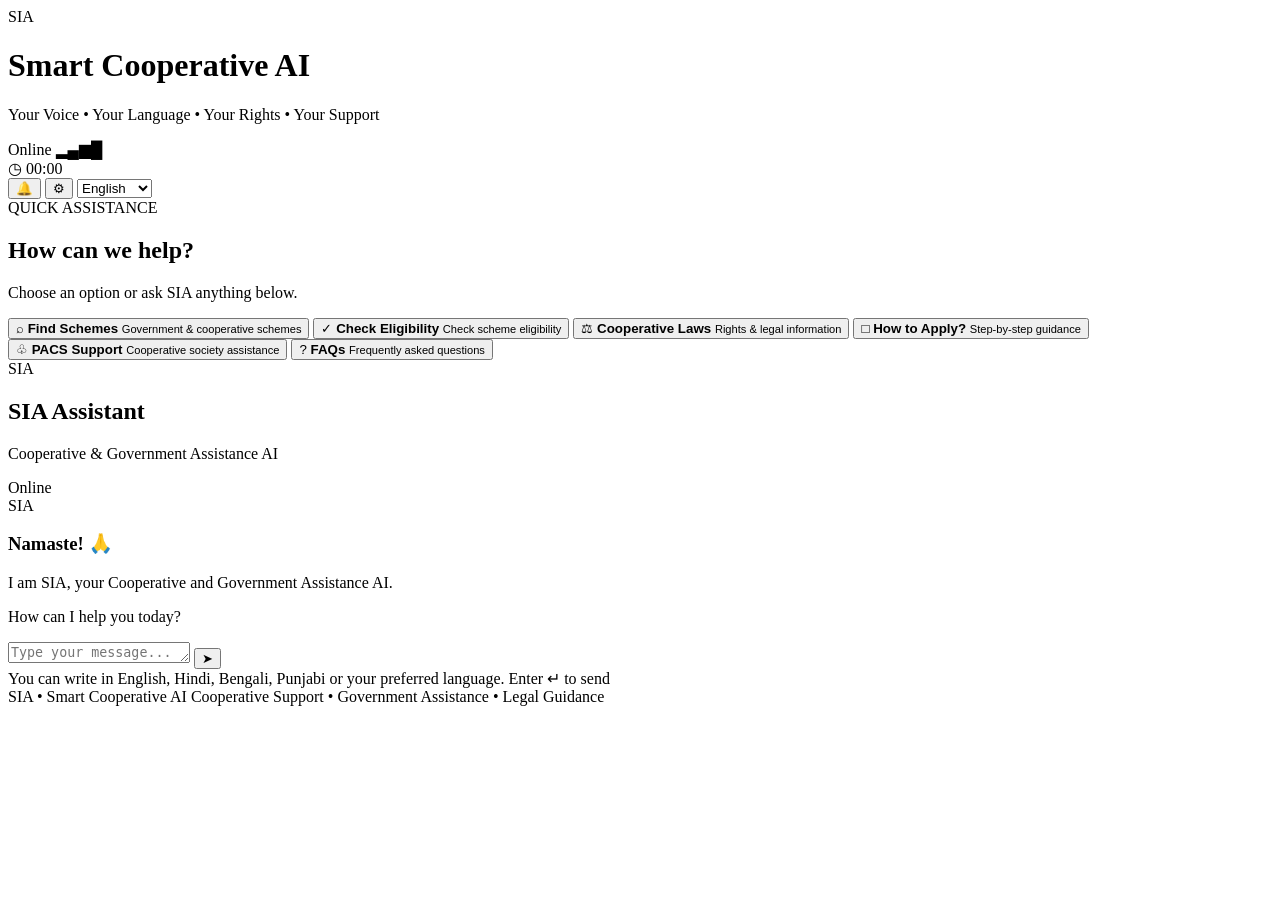
==== commit 6a74069e: "Fix SIA voice controls and sound settings" ====
--- a/frontend/chat.html
+++ b/frontend/chat.html
@@ -5,535 +5,390 @@
     <meta charset="UTF-8">
     <meta name="viewport" content="width=device-width, initial-scale=1.0">
 
-    <title>SIA AI Clone</title>
-
-    <link rel="stylesheet"
-          href="https://cdnjs.cloudflare.com/ajax/libs/font-awesome/6.5.2/css/all.min.css">
+    <title>SIA — Smart Cooperative AI</title>
+    <link rel="icon" type="image/png" href="/static/c.png">
 
     <link rel="stylesheet" href="/static/chat.css">
 </head>
 
 <body>
 
-    <div class="app-container">
-
-        <!-- =========================
-             HEADER
-        ========================== -->
-        <header>
-
-            <div class="header-left">
-
-                <!-- BACK BUTTON -->
-                <a href="/"
-   class="back-home-btn"
-   title="Back to Home"
-   aria-label="Back to Home"
-   style="
-       display: inline-flex;
-       align-items: center;
-       justify-content: center;
-       gap: 6px;
-       padding: 8px 16px;
-       background: #075b4f;
-       color: #ffffff;
-       border: 2px solid #007bff;
-       border-radius: 22px;
-       text-decoration: none;
-       font-size: 15px;
-       font-weight: 600;
-       white-space: nowrap;
-       cursor: pointer;
-       box-sizing: border-box;
-   ">
-
-    <i class="fa-solid fa-arrow-left"
-       style="color: #ffffff;">
-    </i>
-
-    <span>Back</span>
-
-</a>
-
-                <!-- SIA LOGO -->
-                <div class="logo">
-                    SIA
-                </div>
-
-                <!-- HEADER TITLES -->
-                <div class="header-titles">
-
-                    <h1 data-translate="header_title">
-                        Cooperative & Government Assistance AI
-                    </h1>
-
-                    <p data-translate="header_subtitle">
-                        Your Voice | Your Language | Your Rights | Our Support
+    <!-- ================= HEADER ================= -->
+    <header class="topbar">
+
+        <div class="brand-section">
+            <div class="sia-logo">SIA</div>
+
+            <div class="brand-text">
+                <h1>Smart Cooperative AI</h1>
+                <p>Your Voice • Your Language • Your Rights • Your Support</p>
+            </div>
+        </div>
+
+
+        <div class="header-controls">
+
+            <!-- Online Status -->
+            <div class="online-status">
+                <span class="online-dot"></span>
+
+                <span>Online</span>
+
+                <span class="signal-icon">
+                    ▂▄▆█
+                </span>
+            </div>
+
+
+            <!-- Timer -->
+            <div class="session-timer">
+                <span class="timer-icon">◷</span>
+                <span id="session-timer">00:00</span>
+            </div>
+
+
+            <!-- Notification -->
+            <button
+                class="header-icon"
+                id="notification-button"
+                title="Notifications"
+                aria-label="Notifications">
+                🔔
+                <span class="notification-dot"></span>
+            </button>
+
+
+            <!-- Settings -->
+            <button
+                class="header-icon"
+                id="settings-button"
+                title="Settings"
+                aria-label="Settings">
+                ⚙
+            </button>
+
+
+            <!-- Language -->
+            <select
+                id="language-selector"
+                aria-label="Select language">
+
+                <option value="en">English</option>
+                <option value="hi">हिन्दी</option>
+                <option value="bn">বাংলা</option>
+                <option value="pa">ਪੰਜਾਬੀ</option>
+                <option value="ta">தமிழ்</option>
+                <option value="mr">मराठी</option>
+                <option value="gu">ગુજરાતી</option>
+                <option value="te">తెలుగు</option>
+                <option value="kn">ಕನ್ನಡ</option>
+                <option value="ml">മലയാളം</option>
+                <option value="or">ଓଡ଼ିଆ</option>
+                <option value="as">অসমীয়া</option>
+
+            </select>
+
+        </div>
+
+    </header>
+
+
+    <!-- ================= MAIN ================= -->
+    <main class="page-container">
+
+
+        <!-- ================= QUICK ASSISTANCE ================= -->
+        <section class="quick-section">
+
+            <div class="section-heading">
+
+                <div>
+                    <span class="section-label">QUICK ASSISTANCE</span>
+
+                    <h2>How can we help?</h2>
+                </div>
+
+                <p>
+                    Choose an option or ask SIA anything below.
+                </p>
+
+            </div>
+
+
+            <div class="quick-actions">
+
+                <button
+                    class="quick-card"
+                    data-action="schemes">
+
+                    <span class="quick-icon blue">⌕</span>
+
+                    <span class="quick-text">
+                        <strong>Find Schemes</strong>
+                        <small>Government & cooperative schemes</small>
+                    </span>
+
+                </button>
+
+
+                <button
+                    class="quick-card"
+                    data-action="eligibility">
+
+                    <span class="quick-icon green">✓</span>
+
+                    <span class="quick-text">
+                        <strong>Check Eligibility</strong>
+                        <small>Check scheme eligibility</small>
+                    </span>
+
+                </button>
+
+
+                <button
+                    class="quick-card"
+                    data-action="laws">
+
+                    <span class="quick-icon purple">⚖</span>
+
+                    <span class="quick-text">
+                        <strong>Cooperative Laws</strong>
+                        <small>Rights & legal information</small>
+                    </span>
+
+                </button>
+
+
+                <button
+                    class="quick-card"
+                    data-action="apply">
+
+                    <span class="quick-icon orange">□</span>
+
+                    <span class="quick-text">
+                        <strong>How to Apply?</strong>
+                        <small>Step-by-step guidance</small>
+                    </span>
+
+                </button>
+
+
+                <button
+                    class="quick-card"
+                    data-action="pacs">
+
+                    <span class="quick-icon teal">♧</span>
+
+                    <span class="quick-text">
+                        <strong>PACS Support</strong>
+                        <small>Cooperative society assistance</small>
+                    </span>
+
+                </button>
+
+
+                <button
+                    class="quick-card"
+                    data-action="faq">
+
+                    <span class="quick-icon gray">?</span>
+
+                    <span class="quick-text">
+                        <strong>FAQs</strong>
+                        <small>Frequently asked questions</small>
+                    </span>
+
+                </button>
+
+            </div>
+
+        </section>
+
+
+        <!-- ================= CHAT ================= -->
+        <section class="chat-section">
+
+
+            <!-- Chat heading -->
+            <div class="chat-heading">
+
+                <div class="assistant-title">
+
+                    <div class="assistant-avatar">
+                        SIA
+                    </div>
+
+                    <div>
+                        <h2>SIA Assistant</h2>
+
+                        <p>
+                            Cooperative & Government Assistance AI
+                        </p>
+                    </div>
+
+                </div>
+
+
+                <div class="chat-status">
+                    <span class="online-dot"></span>
+                    Online
+                </div>
+
+            </div>
+
+
+            <!-- Chat messages -->
+            <div
+                id="chat-messages"
+                class="chat-messages">
+
+                <div class="welcome-area">
+
+                    <div class="welcome-avatar">
+                        SIA
+                    </div>
+
+                    <h3>Namaste! 🙏</h3>
+
+                    <p>
+                        I am SIA, your Cooperative and Government
+                        Assistance AI.
                     </p>
 
-                </div>
-
-            </div>
-
-
-            <!-- =========================
-                 HEADER RIGHT
-            ========================== -->
-
-            <div class="header-right">
-
-                <!-- HOME ICON -->
-                <a href="/"
-                   class="home-btn"
-                   title="Home"
-                   aria-label="Home">
-
-                    <i class="fa-solid fa-house"></i>
-
-                </a>
-
-
-                <!-- DATE -->
-                <span id="current-date">
-                    Loading date...
-                </span>
-
-
-                <!-- TIME -->
-                <strong id="current-time">
-                    Loading time...
-                </strong>
-
-
-                <!-- CONNECTION STATUS -->
-                <span id="connection-status"
-                      class="connection-status">
-                    📶
-                </span>
-
-
-                <!-- SETTINGS -->
-                <button id="settings-btn"
-                        class="settings-btn"
-                        title="Settings">
-                    ⚙
-                </button>
-
-            </div>
-
-        </header>
-
-
-        <!-- =========================
-             MAIN CONTENT
-        ========================== -->
-
-        <div class="main-content">
-
-
-            <!-- =========================
-                 LEFT CHAT AREA
-            ========================== -->
-
-            <div class="chat-section">
-
-                <div class="chat-history"
-                     id="chat-history">
-
-
-                    <!-- BOT MESSAGE -->
-                    <div class="message-row bot">
-
-                        <div class="avatar">
-
-                            <img src="/static/Chatbot.png"
-                                 alt="SIA">
-
-                        </div>
-
-
-                        <div class="message-content">
-
-                            <div class="bubble"
-                                 data-translate="bot_intro">
-
-                                <strong>
-                                    Namaste!
-                                </strong>
-
-                                <br>
-
-                                I am SIA, your cooperative and
-                                government assistance AI.
-
-                                <br>
-
-                                How can I help you today?
-
-                            </div>
-
-
-                            <span class="message-time"
-                                  id="initial-message-time">
-                            </span>
-
-
-                            <!-- SUGGESTIONS -->
-                            <div class="suggestions">
-
-                                <button class="chip chip-green"
-                                        data-translate="chip_find">
-                                    Find Schemes
-                                </button>
-
-                                <button class="chip chip-blue"
-                                        data-translate="chip_eligibility">
-                                    Check Eligibility
-                                </button>
-
-                                <button class="chip chip-yellow"
-                                        data-translate="chip_laws">
-                                    Cooperative Laws
-                                </button>
-
-                                <button class="chip chip-purple"
-                                        data-translate="chip_apply">
-                                    How to Apply?
-                                </button>
-
-                            </div>
-
-                        </div>
-
-                    </div>
-
-                </div>
-
-
-                <!-- =========================
-                     INPUT AREA
-                ========================== -->
-
-                <div class="input-area">
-
-                    <div class="input-box">
-
-                        <span style="color: #999;">
-                            ⌨️
-                        </span>
-
-
-                        <input type="text"
-                               id="chat-input"
-                               data-translate-placeholder="input_placeholder"
-                               placeholder="Type your message here..."
-                               autocomplete="off">
-
-
-                        <button class="send-btn"
-                                id="send-btn"
-                                onclick="sendMessage()">
-
-                            ➤
-
-                        </button>
-
-                    </div>
-
-
-                    <div style="
-                        text-align: center;
-                        margin-top: 10px;
-                        font-size: 11px;
-                        color: #999;
-                    "
-                    data-translate="input_hint">
-
-                        You can speak in Hindi, English,
+                    <p>
+                        How can I help you today?
+                    </p>
+
+                </div>
+
+            </div>
+
+
+            <!-- ================= INPUT ================= -->
+            <div class="input-area">
+
+                <div class="input-box">
+
+                    <textarea
+                        id="message-input"
+                        rows="1"
+                        placeholder="Type your message..."
+                        aria-label="Type your message"></textarea>
+
+
+                    <button
+                        id="send-button"
+                        type="button"
+                        aria-label="Send message"
+                        title="Send">
+
+                        ➤
+
+                    </button>
+
+                </div>
+
+
+                <div class="input-footer">
+
+                    <span id="input-hint">
+                        You can write in English, Hindi, Bengali,
                         Punjabi or your preferred language.
-
-                    </div>
-
-                </div>
-
-            </div>
-
-
-
-            <!-- =========================
-                 RIGHT SIDEBAR
-            ========================== -->
-
-            <div class="sidebar-section">
-
-
-                <!-- =========================
-                     ALERT BOX
-                ========================== -->
-
-                <div class="alert-card">
-
-                    <div class="alert-header">
-
-                        <span data-translate="alert_title">
-                            🔔 New Scheme Alert
-                        </span>
-
-                        <span class="badge"
-                              data-translate="alert_badge">
-                            New
-                        </span>
-
-                    </div>
-
-
-                    <h3 data-translate="alert_heading">
-                        Integrated Cooperative Development Scheme 2026
-                    </h3>
-
-
-                    <p data-translate="alert_desc">
-                        A new scheme has been launched for
-                        strengthening cooperative societies.
-                    </p>
-
-
-                    <a href="scheme-details.html"
-                       class="view-detail"
-                       data-translate="alert_link">
-
-                        View Details →
-
-                    </a>
-
-                </div>
-
-
-
-                <!-- =========================
-                     QUICK ACTIONS
-                ========================== -->
-
-                <div>
-
-                    <div class="section-title"
-                         data-translate="qa_title">
-
-                        ⚡ Quick Actions
-
-                    </div>
-
-
-                    <div class="actions-grid">
-
-
-                        <a href="#"
-                           class="action-card card-green">
-
-                            <h4 data-translate="qa_find_title">
-                                🔍 Find Schemes
-                            </h4>
-
-                            <p data-translate="qa_find_desc">
-                                Search government schemes
-                            </p>
-
-                        </a>
-
-
-                        <a href="#"
-                           class="action-card card-blue">
-
-                            <h4 data-translate="qa_eligibility_title">
-                                📄 Check Eligibility
-                            </h4>
-
-                            <p data-translate="qa_eligibility_desc">
-                                See if you are eligible
-                            </p>
-
-                        </a>
-
-
-                        <a href="#"
-                           class="action-card card-yellow">
-
-                            <h4 data-translate="qa_apply_title">
-                                ❓ How to Apply?
-                            </h4>
-
-                            <p data-translate="qa_apply_desc">
-                                Step-by-step guide
-                            </p>
-
-                        </a>
-
-
-                        <a href="#"
-                           class="action-card card-purple">
-
-                            <h4 data-translate="qa_pacs_title">
-                                👥 PACS Support
-                            </h4>
-
-                            <p data-translate="qa_pacs_desc">
-                                Get help for PACS
-                            </p>
-
-                        </a>
-
-
-                        <a href="#"
-                           class="action-card card-red">
-
-                            <h4 data-translate="qa_laws_title">
-                                ⚖️ Cooperative Laws
-                            </h4>
-
-                            <p data-translate="qa_laws_desc">
-                                Know your rights
-                            </p>
-
-                        </a>
-
-
-                        <a href="#"
-                           class="action-card card-teal">
-
-                            <h4 data-translate="qa_faq_title">
-                                📖 FAQs
-                            </h4>
-
-                            <p data-translate="qa_faq_desc">
-                                Common questions
-                            </p>
-
-                        </a>
-
-                    </div>
-
-                </div>
-
-
-
-                <!-- =========================
-                     LANGUAGE SELECTION
-                ========================== -->
-
-                <div>
-
-                    <div class="section-title"
-                         data-translate="lang_title">
-
-                        🌐 Language / भाषा
-
-                    </div>
-
-
-                    <div class="lang-options">
-
-                        <button class="lang-btn active"
-                                data-lang="en">
-                            English
-                        </button>
-
-
-                        <button class="lang-btn"
-                                data-lang="hi">
-                            हिन्दी
-                        </button>
-
-
-                        <button class="lang-btn"
-                                data-lang="pa">
-                            ਪੰਜਾਬੀ
-                        </button>
-
-
-                        <!-- MORE LANGUAGES -->
-
-                        <div class="dropdown">
-
-                            <button class="lang-btn dropbtn"
-                                    id="more-lang-btn">
-
-                                More ▾
-
-                            </button>
-
-
-                            <div class="dropdown-content"
-                                 id="more-dropdown">
-
-
-                                <button class="lang-btn dropdown-item"
-                                        data-lang="bn">
-
-                                    বাংলা (Bengali)
-
-                                </button>
-
-
-                                <button class="lang-btn dropdown-item"
-                                        data-lang="ta">
-
-                                    தமிழ் (Tamil)
-
-                                </button>
-
-
-                                <button class="lang-btn dropdown-item"
-                                        data-lang="mr">
-
-                                    मराठी (Marathi)
-
-                                </button>
-
-                            </div>
-
-                        </div>
-
-                    </div>
-
-                </div>
-
-
-
-                <!-- =========================
-                     FOOTER
-                ========================== -->
-
-                <div class="sidebar-footer">
-
-                    <div style="
-                        font-size: 40px;
-                        margin-bottom: -15px;
-                    ">
-
-                        🌱🧑‍🌾
-
-                    </div>
-
-
-                    <p data-translate="footer_quote">
-
-                        "Cooperatives Build a Better Tomorrow"
-
-                    </p>
-
-                </div>
-
-
-            </div>
-
+                    </span>
+
+                    <span class="enter-hint">
+                        Enter ↵ to send
+                    </span>
+
+                </div>
+
+            </div>
+
+        </section>
+
+
+    </main>
+
+
+    <!-- ================= FOOTER ================= -->
+    <footer class="footer">
+
+        <span>
+            SIA • Smart Cooperative AI
+        </span>
+
+        <span>
+            Cooperative Support • Government Assistance • Legal Guidance
+        </span>
+
+    </footer>
+
+
+    <!-- ================= SETTINGS PANEL ================= -->
+    <div
+        id="settings-panel"
+        class="settings-panel"
+        hidden>
+
+        <div class="settings-header">
+            <h3>Settings</h3>
+
+            <button
+                id="close-settings"
+                aria-label="Close settings">
+                ×
+            </button>
+        </div>
+
+        <div class="settings-option">
+            <span>Notifications</span>
+
+            <label class="switch">
+                <input
+                    type="checkbox"
+                    id="notification-toggle"
+                    checked>
+
+                <span class="slider"></span>
+            </label>
+        </div>
+
+        <div class="settings-option">
+            <span>Sound</span>
+
+            <label class="switch">
+                <input
+                    type="checkbox"
+                    id="sound-toggle"
+                    checked>
+
+                <span class="slider"></span>
+            </label>
         </div>
 
     </div>
 
 
-    <!-- =========================
-         JAVASCRIPT
-    ========================== -->
+    <!-- ================= NOTIFICATION PANEL ================= -->
+    <div
+        id="notification-panel"
+        class="notification-panel"
+        hidden>
+
+        <div class="notification-header">
+            <strong>Notifications</strong>
+
+            <button id="close-notifications">
+                ×
+            </button>
+        </div>
+
+        <div class="notification-content">
+            <p>No new notifications.</p>
+        </div>
+
+    </div>
+
 
     <script src="/static/chat.js"></script>
 
